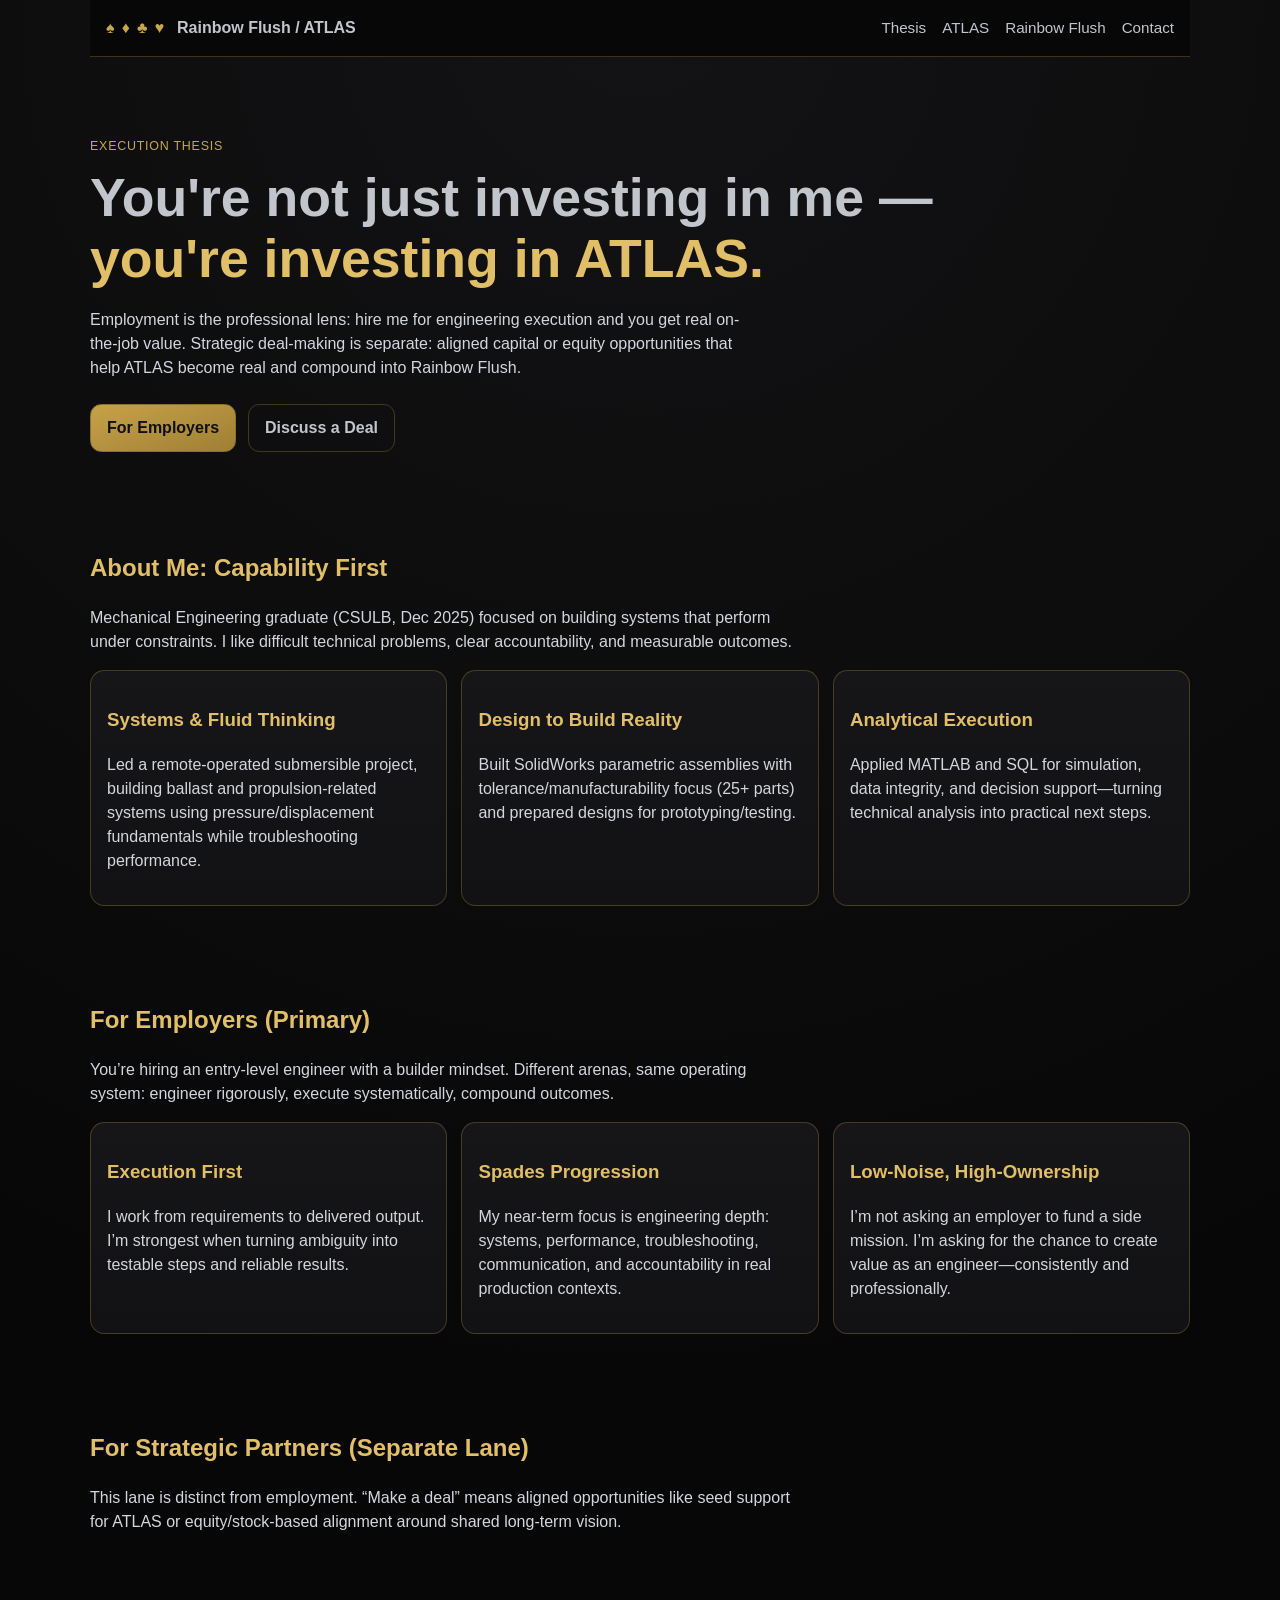
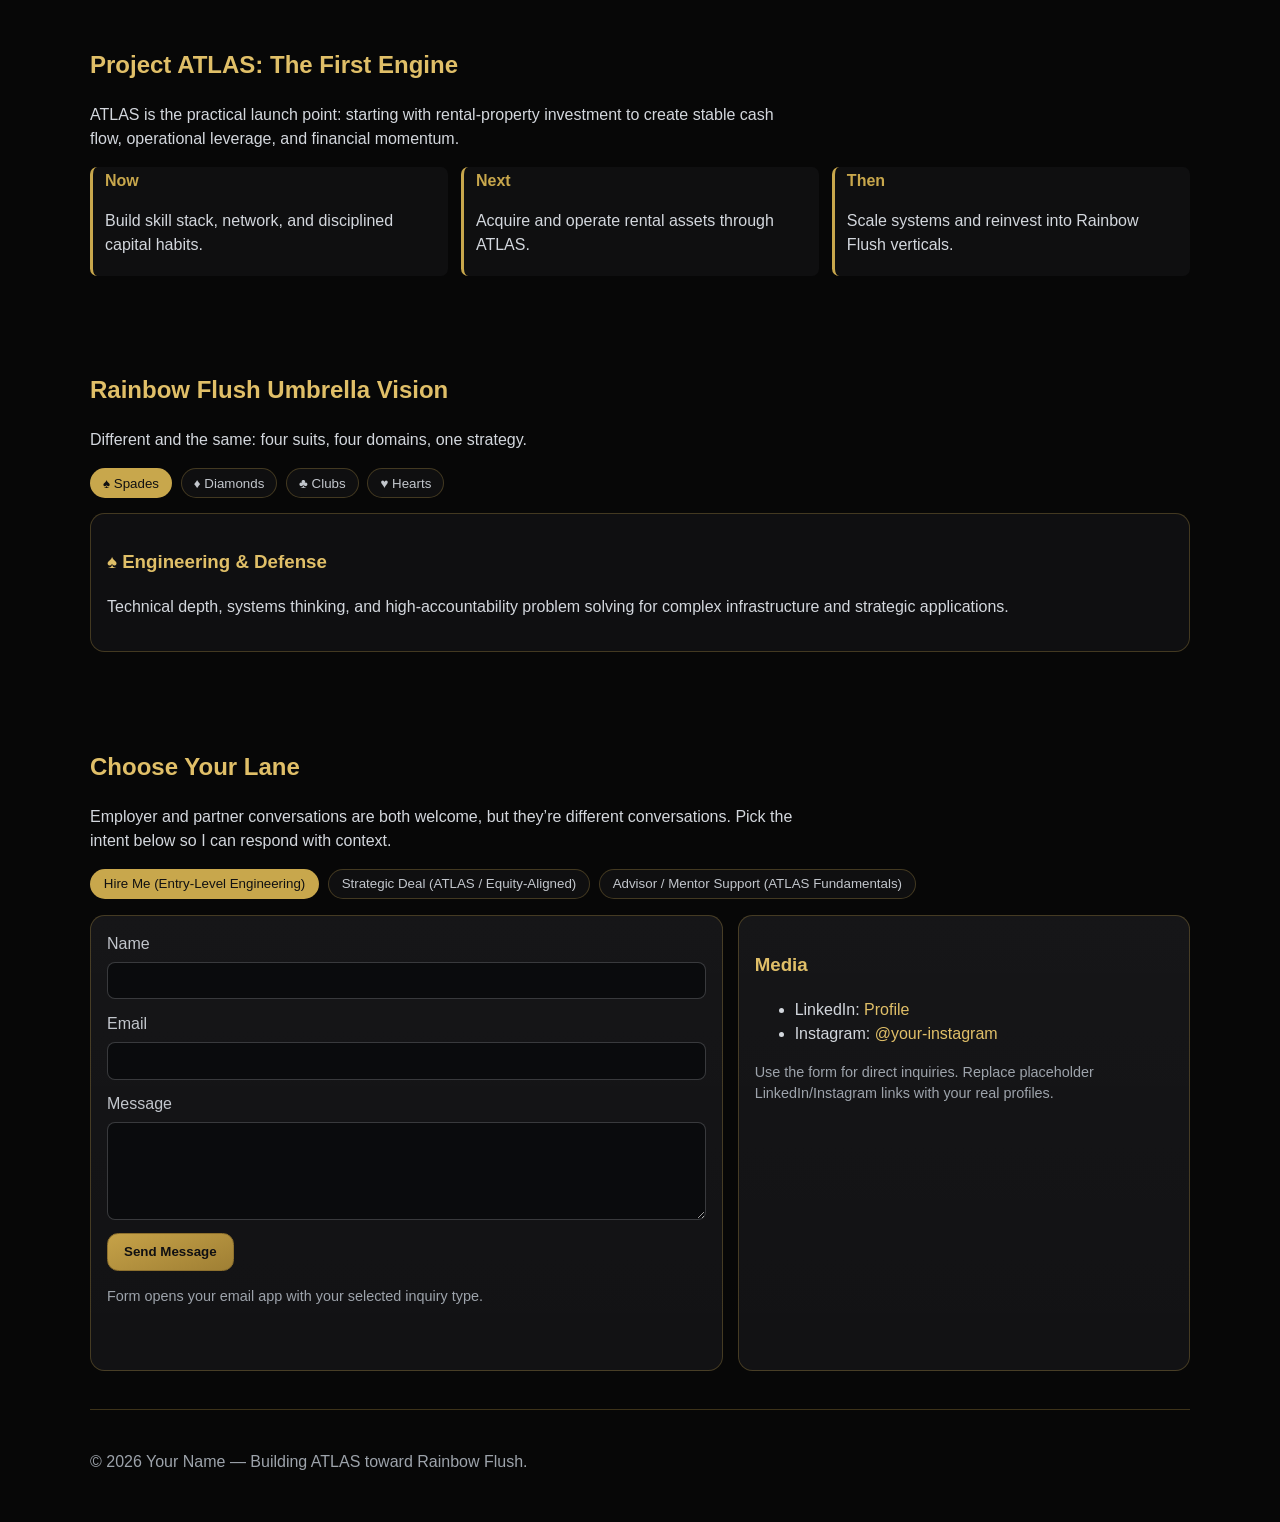
==== index.html @ 13114843 "initial commit" ====
<!doctype html>
<html lang="en">
  <head>
    <meta charset="UTF-8" />
    <meta name="viewport" content="width=device-width, initial-scale=1.0" />
    <title>Invest in ATLAS | Personal Thesis Site</title>
    <meta
      name="description"
      content="You’re not just investing in me — you’re investing in ATLAS. Hire me for engineering execution, or discuss a strategic deal aligned with the Rainbow Flush vision."
    />
    <link rel="stylesheet" href="styles.css" />
  </head>
  <body data-contact-email="your-email@example.com">
    <header class="topbar container">
      <div class="brand">
        <span class="suit">♠</span>
        <span class="suit">♦</span>
        <span class="suit">♣</span>
        <span class="suit">♥</span>
        <span class="brand-text">Rainbow Flush / ATLAS</span>
      </div>
      <nav>
        <a href="#thesis">Thesis</a>
        <a href="#atlas">ATLAS</a>
        <a href="#rainbow-flush">Rainbow Flush</a>
        <a href="#contact">Contact</a>
      </nav>
    </header>

    <main>
      <section class="hero container" id="thesis">
        <p class="eyebrow">Execution Thesis</p>
        <h1>
          You're not just investing in me —<br />
          <span>you're investing in ATLAS.</span>
        </h1>
        <p class="lead">
          Employment is the professional lens: hire me for engineering execution and you get
          real on-the-job value. Strategic deal-making is separate: aligned capital or equity
          opportunities that help ATLAS become real and compound into Rainbow Flush.
        </p>

        <div class="cta-row">
          <a class="btn btn-primary" href="#employers">For Employers</a>
          <a
            class="btn btn-secondary"
            href="#partners"
            >Discuss a Deal</a
          >
        </div>
      </section>

      <section class="container section" id="about">
        <h2>About Me: Capability First</h2>
        <p class="section-intro">
          Mechanical Engineering graduate (CSULB, Dec 2025) focused on building systems that
          perform under constraints. I like difficult technical problems, clear accountability,
          and measurable outcomes.
        </p>
        <div class="grid three">
          <article class="card">
            <h3>Systems & Fluid Thinking</h3>
            <p>
              Led a remote-operated submersible project, building ballast and propulsion-related
              systems using pressure/displacement fundamentals while troubleshooting performance.
            </p>
          </article>
          <article class="card">
            <h3>Design to Build Reality</h3>
            <p>
              Built SolidWorks parametric assemblies with tolerance/manufacturability focus
              (25+ parts) and prepared designs for prototyping/testing.
            </p>
          </article>
          <article class="card">
            <h3>Analytical Execution</h3>
            <p>
              Applied MATLAB and SQL for simulation, data integrity, and decision support—turning
              technical analysis into practical next steps.
            </p>
          </article>
        </div>
      </section>

      <section class="container section" id="employers">
        <h2>For Employers (Primary)</h2>
        <p class="section-intro">
          You’re hiring an entry-level engineer with a builder mindset. Different arenas, same
          operating system: engineer rigorously, execute systematically, compound outcomes.
        </p>
        <div class="grid three">
          <article class="card">
            <h3>Execution First</h3>
            <p>
              I work from requirements to delivered output. I’m strongest when turning ambiguity
              into testable steps and reliable results.
            </p>
          </article>
          <article class="card">
            <h3>Spades Progression</h3>
            <p>
              My near-term focus is engineering depth: systems, performance, troubleshooting,
              communication, and accountability in real production contexts.
            </p>
          </article>
          <article class="card">
            <h3>Low-Noise, High-Ownership</h3>
            <p>
              I’m not asking an employer to fund a side mission. I’m asking for the chance to
              create value as an engineer—consistently and professionally.
            </p>
          </article>
        </div>
      </section>

      <section class="container section" id="partners">
        <h2>For Strategic Partners (Separate Lane)</h2>
        <p class="section-intro">
          This lane is distinct from employment. “Make a deal” means aligned opportunities like
          seed support for ATLAS or equity/stock-based alignment around shared long-term vision.
        </p>
      </section>

      <section class="container section" id="atlas">
        <h2>Project ATLAS: The First Engine</h2>
        <p class="section-intro">
          ATLAS is the practical launch point: starting with rental-property investment to create
          stable cash flow, operational leverage, and financial momentum.
        </p>
        <div class="timeline">
          <div class="step">
            <span>Now</span>
            <p>Build skill stack, network, and disciplined capital habits.</p>
          </div>
          <div class="step">
            <span>Next</span>
            <p>Acquire and operate rental assets through ATLAS.</p>
          </div>
          <div class="step">
            <span>Then</span>
            <p>Scale systems and reinvest into Rainbow Flush verticals.</p>
          </div>
        </div>
      </section>

      <section class="container section" id="rainbow-flush">
        <h2>Rainbow Flush Umbrella Vision</h2>
        <p class="section-intro">
          Different and the same: four suits, four domains, one strategy.
        </p>

        <div class="suit-tabs" role="tablist" aria-label="Rainbow Flush pillars">
          <button class="tab active" role="tab" aria-selected="true" data-target="spades">
            ♠ Spades
          </button>
          <button class="tab" role="tab" aria-selected="false" data-target="diamonds">
            ♦ Diamonds
          </button>
          <button class="tab" role="tab" aria-selected="false" data-target="clubs">
            ♣ Clubs
          </button>
          <button class="tab" role="tab" aria-selected="false" data-target="hearts">
            ♥ Hearts
          </button>
        </div>

        <div class="panel-wrap">
          <article class="panel active" id="spades" role="tabpanel">
            <h3>♠ Engineering & Defense</h3>
            <p>
              Technical depth, systems thinking, and high-accountability problem solving for
              complex infrastructure and strategic applications.
            </p>
          </article>
          <article class="panel" id="diamonds" role="tabpanel" hidden>
            <h3>♦ Capital & Finance</h3>
            <p>
              Capital allocation discipline, scalable finance strategies, and long-term value
              creation through rigorous, compounding decisions.
            </p>
          </article>
          <article class="panel" id="clubs" role="tabpanel" hidden>
            <h3>♣ Hospitality & Real Estate</h3>
            <p>
              Asset-backed growth, operational excellence, and guest/resident experience systems
              that create resilient businesses.
            </p>
          </article>
          <article class="panel" id="hearts" role="tabpanel" hidden>
            <h3>♥ Biotech & Medical Research</h3>
            <p>
              Purpose-driven innovation in health and longevity, built on evidence, ethics, and
              scalable research execution.
            </p>
          </article>
        </div>
      </section>

      <section class="container section" id="contact">
        <h2>Choose Your Lane</h2>
        <p class="section-intro">
          Employer and partner conversations are both welcome, but they’re different conversations.
          Pick the intent below so I can respond with context.
        </p>

        <div class="intent-row" aria-label="Inquiry Type">
          <button class="intent active" type="button" data-intent="Employer Opportunity">Hire Me (Entry-Level Engineering)</button>
          <button class="intent" type="button" data-intent="Strategic Deal">Strategic Deal (ATLAS / Equity-Aligned)</button>
          <button class="intent" type="button" data-intent="Advisor or Mentor Support">Advisor / Mentor Support (ATLAS Fundamentals)</button>
        </div>

        <div class="contact-grid">
          <form id="contact-form" class="card">
            <input id="intent-input" name="intent" type="hidden" value="Employer Opportunity" />
            <input id="contact-start" name="contact_start" type="hidden" value="" />
            <label class="hp-field" aria-hidden="true">
              Leave this field empty
              <input name="company" type="text" tabindex="-1" autocomplete="off" />
            </label>
            <label>
              Name
              <input name="name" type="text" required />
            </label>
            <label>
              Email
              <input name="email" type="email" required />
            </label>
            <label>
              Message
              <textarea name="message" rows="5" required></textarea>
            </label>
            <button class="btn btn-primary" type="submit">Send Message</button>
            <p class="form-note">Form opens your email app with your selected inquiry type.</p>
            <p class="form-note" id="form-status" aria-live="polite"></p>
          </form>

          <aside class="card">
            <h3>Media</h3>
            <ul>
              <li>
                LinkedIn:
                <a href="https://www.linkedin.com/in/your-linkedin" target="_blank" rel="noreferrer"
                  >Profile</a
                >
              </li>
              <li>
                Instagram:
                <a href="https://www.instagram.com/your-instagram" target="_blank" rel="noreferrer"
                  >@your-instagram</a
                >
              </li>
            </ul>
            <p class="muted">
              Use the form for direct inquiries. Replace placeholder LinkedIn/Instagram links with
              your real profiles.
            </p>
          </aside>
        </div>
      </section>
    </main>

    <footer class="container footer">
      <p>© <span id="year"></span> Your Name — Building ATLAS toward Rainbow Flush.</p>
    </footer>

    <script src="script.js"></script>
  </body>
</html>
---- styles.css ----
:root {
  --bg: #070707;
  --bg-soft: #0f0f10;
  --card: #121214;
  --gold: #c8a74c;
  --gold-strong: #e0bf68;
  --silver: #c2c6cc;
  --text: #d3d7dd;
  --muted: #9da3ab;
  --line: rgba(200, 167, 76, 0.28);
  --max: 1100px;
}

* {
  box-sizing: border-box;
}

html,
body {
  margin: 0;
  padding: 0;
  background: radial-gradient(circle at top, #131315 0%, var(--bg) 45%);
  color: var(--text);
  font-family: Inter, Segoe UI, Roboto, Helvetica, Arial, sans-serif;
  line-height: 1.5;
}

a {
  color: var(--gold-strong);
  text-decoration: none;
}

a:hover {
  text-decoration: underline;
}

.container {
  width: min(var(--max), calc(100% - 2rem));
  margin: 0 auto;
}

.topbar {
  display: flex;
  justify-content: space-between;
  align-items: center;
  gap: 1rem;
  padding: 1rem 1rem;
  border-bottom: 1px solid var(--line);
  position: sticky;
  top: 0;
  backdrop-filter: blur(8px);
  background: rgba(7, 7, 7, 0.85);
  z-index: 20;
}

.brand {
  display: flex;
  align-items: center;
  gap: 0.45rem;
  font-weight: 600;
}

.brand-text {
  color: var(--silver);
  margin-left: 0.35rem;
}

.suit {
  color: var(--gold);
}

nav {
  display: flex;
  gap: 1rem;
  flex-wrap: wrap;
}

nav a {
  color: var(--silver);
  font-size: 0.95rem;
}

.hero {
  padding: 4.2rem 0 2.5rem;
}

.eyebrow {
  color: var(--gold);
  letter-spacing: 0.06em;
  text-transform: uppercase;
  font-size: 0.78rem;
  margin-bottom: 0.7rem;
}

h1 {
  margin: 0;
  font-size: clamp(2rem, 4.5vw, 3.35rem);
  line-height: 1.15;
  color: var(--silver);
}

h1 span,
h2,
h3 {
  color: var(--gold-strong);
}

.lead {
  max-width: 75ch;
  color: var(--text);
  margin: 1.15rem 0 0;
}

.cta-row {
  display: flex;
  gap: 0.75rem;
  margin-top: 1.5rem;
  flex-wrap: wrap;
}

.btn {
  border-radius: 0.7rem;
  padding: 0.68rem 1rem;
  border: 1px solid var(--line);
  font-weight: 600;
  text-decoration: none;
  display: inline-block;
}

.btn:hover {
  text-decoration: none;
  transform: translateY(-1px);
}

.btn-primary {
  background: linear-gradient(160deg, #c6a248 0%, #9f7f34 100%);
  color: #101012;
  border-color: #8e712e;
}

.btn-secondary {
  color: var(--silver);
  background: transparent;
}

.section {
  padding: 2.4rem 0;
}

.section-intro {
  margin-top: 0.3rem;
  color: var(--text);
  max-width: 80ch;
}

.grid {
  display: grid;
  gap: 0.9rem;
}

.grid.three {
  grid-template-columns: repeat(3, minmax(0, 1fr));
}

.card {
  background: linear-gradient(180deg, rgba(255, 255, 255, 0.015), transparent), var(--card);
  border: 1px solid var(--line);
  border-radius: 0.9rem;
  padding: 1rem;
}

.timeline {
  display: grid;
  grid-template-columns: repeat(3, minmax(0, 1fr));
  gap: 0.8rem;
}

.step {
  border-left: 3px solid var(--gold);
  padding: 0.15rem 0.75rem;
  background: var(--bg-soft);
  border-radius: 0.45rem;
}

.step span {
  color: var(--gold);
  font-weight: 700;
}

.suit-tabs {
  display: flex;
  gap: 0.55rem;
  flex-wrap: wrap;
  margin-top: 1rem;
}

.tab {
  background: #0f0f10;
  border: 1px solid var(--line);
  color: var(--silver);
  border-radius: 999px;
  padding: 0.4rem 0.75rem;
  cursor: pointer;
}

.tab.active,
.tab:hover {
  color: #111;
  background: var(--gold);
}

.panel-wrap {
  margin-top: 0.9rem;
}

.panel {
  background: #0f0f11;
  border: 1px solid var(--line);
  border-radius: 0.9rem;
  padding: 1rem;
}

.contact-grid {
  display: grid;
  grid-template-columns: 1.4fr 1fr;
  gap: 0.9rem;
}

.intent-row {
  display: flex;
  gap: 0.55rem;
  flex-wrap: wrap;
  margin: 0.85rem 0 1rem;
}

.intent {
  background: #0f0f10;
  border: 1px solid var(--line);
  color: var(--silver);
  border-radius: 999px;
  padding: 0.42rem 0.8rem;
  cursor: pointer;
}

.intent.active,
.intent:hover {
  color: #111;
  background: var(--gold);
}

label {
  display: grid;
  gap: 0.35rem;
  margin-bottom: 0.8rem;
  color: var(--silver);
}

input,
textarea {
  background: #0a0b0d;
  border: 1px solid rgba(194, 198, 204, 0.25);
  color: var(--text);
  border-radius: 0.5rem;
  padding: 0.65rem 0.7rem;
}

input:focus,
textarea:focus {
  outline: 2px solid rgba(200, 167, 76, 0.45);
  border-color: var(--gold);
}

.form-note,
.muted {
  color: var(--muted);
  font-size: 0.9rem;
}

.hp-field {
  position: absolute;
  left: -9999px;
  width: 1px;
  height: 1px;
  overflow: hidden;
}

#form-status {
  min-height: 1.1rem;
}

.footer {
  padding: 1.5rem 0 2rem;
  border-top: 1px solid var(--line);
  color: var(--muted);
}

@media (max-width: 900px) {
  .grid.three,
  .timeline,
  .contact-grid {
    grid-template-columns: 1fr;
  }

  .topbar {
    flex-direction: column;
    align-items: flex-start;
  }

  .hero {
    padding-top: 2.5rem;
  }
}
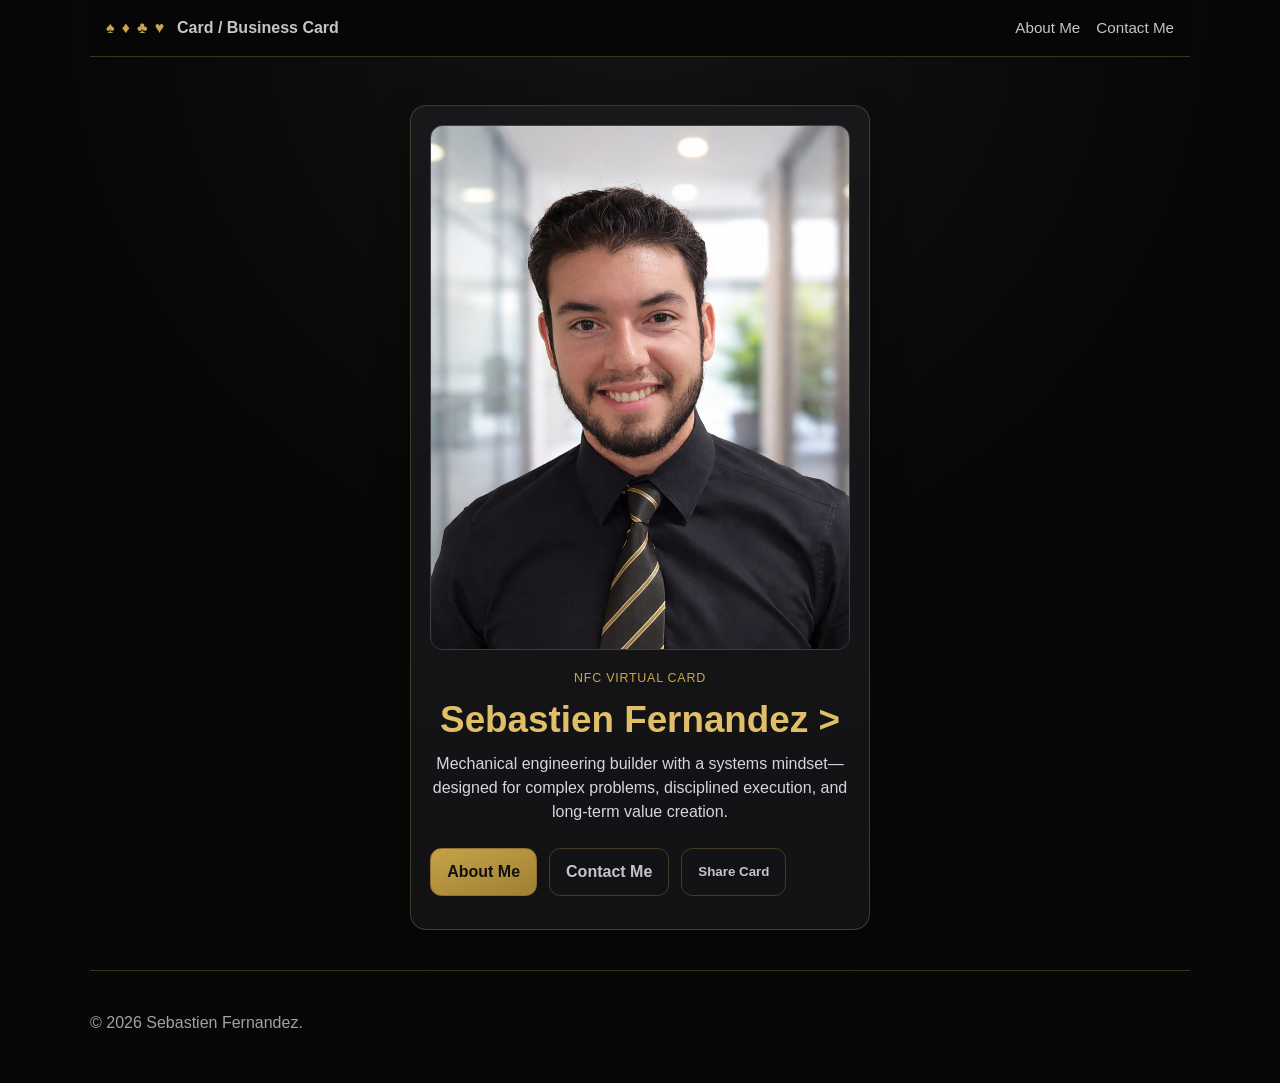
==== commit 22a4d9b3: "minimized bloat" ====
--- a/index.html
+++ b/index.html
@@ -3,264 +3,56 @@
   <head>
     <meta charset="UTF-8" />
     <meta name="viewport" content="width=device-width, initial-scale=1.0" />
-    <title>Invest in ATLAS | Personal Thesis Site</title>
+    <title>Sebastien Fernandez | NFC Card</title>
     <meta
       name="description"
-      content="You’re not just investing in me — you’re investing in ATLAS. Hire me for engineering execution, or discuss a strategic deal aligned with the Rainbow Flush vision."
+      content="NFC virtual card for Sebastien Fernandez with quick links to About, Contact, and Share."
     />
     <link rel="stylesheet" href="styles.css" />
   </head>
-  <body data-contact-email="your-email@example.com">
+  <body>
     <header class="topbar container">
       <div class="brand">
         <span class="suit">♠</span>
         <span class="suit">♦</span>
         <span class="suit">♣</span>
         <span class="suit">♥</span>
-        <span class="brand-text">Rainbow Flush / ATLAS</span>
+        <span class="brand-text">Card / Business Card</span>
       </div>
       <nav>
-        <a href="#thesis">Thesis</a>
-        <a href="#atlas">ATLAS</a>
-        <a href="#rainbow-flush">Rainbow Flush</a>
-        <a href="#contact">Contact</a>
+        <a href="about.html">About Me</a>
+        <a href="about.html#contact">Contact Me</a>
       </nav>
     </header>
 
     <main>
-      <section class="hero container" id="thesis">
-        <p class="eyebrow">Execution Thesis</p>
-        <h1>
-          You're not just investing in me —<br />
-          <span>you're investing in ATLAS.</span>
-        </h1>
-        <p class="lead">
-          Employment is the professional lens: hire me for engineering execution and you get
-          real on-the-job value. Strategic deal-making is separate: aligned capital or equity
-          opportunities that help ATLAS become real and compound into Rainbow Flush.
-        </p>
-
-        <div class="cta-row">
-          <a class="btn btn-primary" href="#employers">For Employers</a>
-          <a
-            class="btn btn-secondary"
-            href="#partners"
-            >Discuss a Deal</a
-          >
-        </div>
-      </section>
-
-      <section class="container section" id="about">
-        <h2>About Me: Capability First</h2>
-        <p class="section-intro">
-          Mechanical Engineering graduate (CSULB, Dec 2025) focused on building systems that
-          perform under constraints. I like difficult technical problems, clear accountability,
-          and measurable outcomes.
-        </p>
-        <div class="grid three">
-          <article class="card">
-            <h3>Systems & Fluid Thinking</h3>
-            <p>
-              Led a remote-operated submersible project, building ballast and propulsion-related
-              systems using pressure/displacement fundamentals while troubleshooting performance.
-            </p>
-          </article>
-          <article class="card">
-            <h3>Design to Build Reality</h3>
-            <p>
-              Built SolidWorks parametric assemblies with tolerance/manufacturability focus
-              (25+ parts) and prepared designs for prototyping/testing.
-            </p>
-          </article>
-          <article class="card">
-            <h3>Analytical Execution</h3>
-            <p>
-              Applied MATLAB and SQL for simulation, data integrity, and decision support—turning
-              technical analysis into practical next steps.
-            </p>
-          </article>
-        </div>
-      </section>
-
-      <section class="container section" id="employers">
-        <h2>For Employers (Primary)</h2>
-        <p class="section-intro">
-          You’re hiring an entry-level engineer with a builder mindset. Different arenas, same
-          operating system: engineer rigorously, execute systematically, compound outcomes.
-        </p>
-        <div class="grid three">
-          <article class="card">
-            <h3>Execution First</h3>
-            <p>
-              I work from requirements to delivered output. I’m strongest when turning ambiguity
-              into testable steps and reliable results.
-            </p>
-          </article>
-          <article class="card">
-            <h3>Spades Progression</h3>
-            <p>
-              My near-term focus is engineering depth: systems, performance, troubleshooting,
-              communication, and accountability in real production contexts.
-            </p>
-          </article>
-          <article class="card">
-            <h3>Low-Noise, High-Ownership</h3>
-            <p>
-              I’m not asking an employer to fund a side mission. I’m asking for the chance to
-              create value as an engineer—consistently and professionally.
-            </p>
-          </article>
-        </div>
-      </section>
-
-      <section class="container section" id="partners">
-        <h2>For Strategic Partners (Separate Lane)</h2>
-        <p class="section-intro">
-          This lane is distinct from employment. “Make a deal” means aligned opportunities like
-          seed support for ATLAS or equity/stock-based alignment around shared long-term vision.
-        </p>
-      </section>
-
-      <section class="container section" id="atlas">
-        <h2>Project ATLAS: The First Engine</h2>
-        <p class="section-intro">
-          ATLAS is the practical launch point: starting with rental-property investment to create
-          stable cash flow, operational leverage, and financial momentum.
-        </p>
-        <div class="timeline">
-          <div class="step">
-            <span>Now</span>
-            <p>Build skill stack, network, and disciplined capital habits.</p>
+      <section class="hero container product-hero">
+        <article class="product-card">
+          <img
+            class="product-image"
+            src="Profile.png"
+            alt="Portrait of Sebastien Fernandez"
+          />
+          <p class="eyebrow">NFC Virtual Card</p>
+          <h1 class="product-name">
+            <a href="about.html">Sebastien Fernandez &gt;</a>
+          </h1>
+          <p class="product-summary">
+            Mechanical engineering builder with a systems mindset—designed for complex problems,
+            disciplined execution, and long-term value creation.
+          </p>
+          <div class="cta-row card-actions">
+            <a class="btn btn-primary" href="about.html">About Me</a>
+            <a class="btn btn-secondary" href="about.html#contact">Contact Me</a>
+            <button class="btn btn-secondary" id="share-card-btn" type="button">Share Card</button>
           </div>
-          <div class="step">
-            <span>Next</span>
-            <p>Acquire and operate rental assets through ATLAS.</p>
-          </div>
-          <div class="step">
-            <span>Then</span>
-            <p>Scale systems and reinvest into Rainbow Flush verticals.</p>
-          </div>
-        </div>
-      </section>
-
-      <section class="container section" id="rainbow-flush">
-        <h2>Rainbow Flush Umbrella Vision</h2>
-        <p class="section-intro">
-          Different and the same: four suits, four domains, one strategy.
-        </p>
-
-        <div class="suit-tabs" role="tablist" aria-label="Rainbow Flush pillars">
-          <button class="tab active" role="tab" aria-selected="true" data-target="spades">
-            ♠ Spades
-          </button>
-          <button class="tab" role="tab" aria-selected="false" data-target="diamonds">
-            ♦ Diamonds
-          </button>
-          <button class="tab" role="tab" aria-selected="false" data-target="clubs">
-            ♣ Clubs
-          </button>
-          <button class="tab" role="tab" aria-selected="false" data-target="hearts">
-            ♥ Hearts
-          </button>
-        </div>
-
-        <div class="panel-wrap">
-          <article class="panel active" id="spades" role="tabpanel">
-            <h3>♠ Engineering & Defense</h3>
-            <p>
-              Technical depth, systems thinking, and high-accountability problem solving for
-              complex infrastructure and strategic applications.
-            </p>
-          </article>
-          <article class="panel" id="diamonds" role="tabpanel" hidden>
-            <h3>♦ Capital & Finance</h3>
-            <p>
-              Capital allocation discipline, scalable finance strategies, and long-term value
-              creation through rigorous, compounding decisions.
-            </p>
-          </article>
-          <article class="panel" id="clubs" role="tabpanel" hidden>
-            <h3>♣ Hospitality & Real Estate</h3>
-            <p>
-              Asset-backed growth, operational excellence, and guest/resident experience systems
-              that create resilient businesses.
-            </p>
-          </article>
-          <article class="panel" id="hearts" role="tabpanel" hidden>
-            <h3>♥ Biotech & Medical Research</h3>
-            <p>
-              Purpose-driven innovation in health and longevity, built on evidence, ethics, and
-              scalable research execution.
-            </p>
-          </article>
-        </div>
-      </section>
-
-      <section class="container section" id="contact">
-        <h2>Choose Your Lane</h2>
-        <p class="section-intro">
-          Employer and partner conversations are both welcome, but they’re different conversations.
-          Pick the intent below so I can respond with context.
-        </p>
-
-        <div class="intent-row" aria-label="Inquiry Type">
-          <button class="intent active" type="button" data-intent="Employer Opportunity">Hire Me (Entry-Level Engineering)</button>
-          <button class="intent" type="button" data-intent="Strategic Deal">Strategic Deal (ATLAS / Equity-Aligned)</button>
-          <button class="intent" type="button" data-intent="Advisor or Mentor Support">Advisor / Mentor Support (ATLAS Fundamentals)</button>
-        </div>
-
-        <div class="contact-grid">
-          <form id="contact-form" class="card">
-            <input id="intent-input" name="intent" type="hidden" value="Employer Opportunity" />
-            <input id="contact-start" name="contact_start" type="hidden" value="" />
-            <label class="hp-field" aria-hidden="true">
-              Leave this field empty
-              <input name="company" type="text" tabindex="-1" autocomplete="off" />
-            </label>
-            <label>
-              Name
-              <input name="name" type="text" required />
-            </label>
-            <label>
-              Email
-              <input name="email" type="email" required />
-            </label>
-            <label>
-              Message
-              <textarea name="message" rows="5" required></textarea>
-            </label>
-            <button class="btn btn-primary" type="submit">Send Message</button>
-            <p class="form-note">Form opens your email app with your selected inquiry type.</p>
-            <p class="form-note" id="form-status" aria-live="polite"></p>
-          </form>
-
-          <aside class="card">
-            <h3>Media</h3>
-            <ul>
-              <li>
-                LinkedIn:
-                <a href="https://www.linkedin.com/in/your-linkedin" target="_blank" rel="noreferrer"
-                  >Profile</a
-                >
-              </li>
-              <li>
-                Instagram:
-                <a href="https://www.instagram.com/your-instagram" target="_blank" rel="noreferrer"
-                  >@your-instagram</a
-                >
-              </li>
-            </ul>
-            <p class="muted">
-              Use the form for direct inquiries. Replace placeholder LinkedIn/Instagram links with
-              your real profiles.
-            </p>
-          </aside>
-        </div>
+          <p id="share-status" class="muted share-status" aria-live="polite"></p>
+        </article>
       </section>
     </main>
 
     <footer class="container footer">
-      <p>© <span id="year"></span> Your Name — Building ATLAS toward Rainbow Flush.</p>
+      <p>© <span id="year"></span> Sebastien Fernandez.</p>
     </footer>
 
     <script src="script.js"></script>
--- a/styles.css
+++ b/styles.css
@@ -80,8 +80,52 @@
   font-size: 0.95rem;
 }
 
+nav a.active {
+  color: var(--gold-strong);
+}
+
 .hero {
   padding: 4.2rem 0 2.5rem;
+}
+
+.product-hero {
+  display: grid;
+  place-items: center;
+  min-height: calc(100vh - 210px);
+  padding-top: 3rem;
+}
+
+.product-card {
+  width: min(460px, 100%);
+  text-align: center;
+  background: linear-gradient(180deg, rgba(255, 255, 255, 0.025), transparent), var(--card);
+  border: 1px solid var(--line);
+  border-radius: 1rem;
+  padding: 1.2rem;
+  box-shadow: 0 10px 35px rgba(0, 0, 0, 0.3);
+}
+
+.product-image {
+  width: 100%;
+  aspect-ratio: 4 / 5;
+  object-fit: cover;
+  border-radius: 0.8rem;
+  border: 1px solid rgba(194, 198, 204, 0.24);
+}
+
+.product-name {
+  margin-top: 0.35rem;
+  font-size: clamp(1.6rem, 3.6vw, 2.3rem);
+}
+
+.product-name a {
+  color: var(--gold-strong);
+}
+
+.product-summary {
+  margin: 0.65rem auto 0;
+  max-width: 52ch;
+  color: var(--text);
 }
 
 .eyebrow {
@@ -284,10 +328,6 @@
   overflow: hidden;
 }
 
-#form-status {
-  min-height: 1.1rem;
-}
-
 .footer {
   padding: 1.5rem 0 2rem;
   border-top: 1px solid var(--line);
@@ -309,4 +349,8 @@
   .hero {
     padding-top: 2.5rem;
   }
+
+  .product-hero {
+    min-height: auto;
+  }
 }
